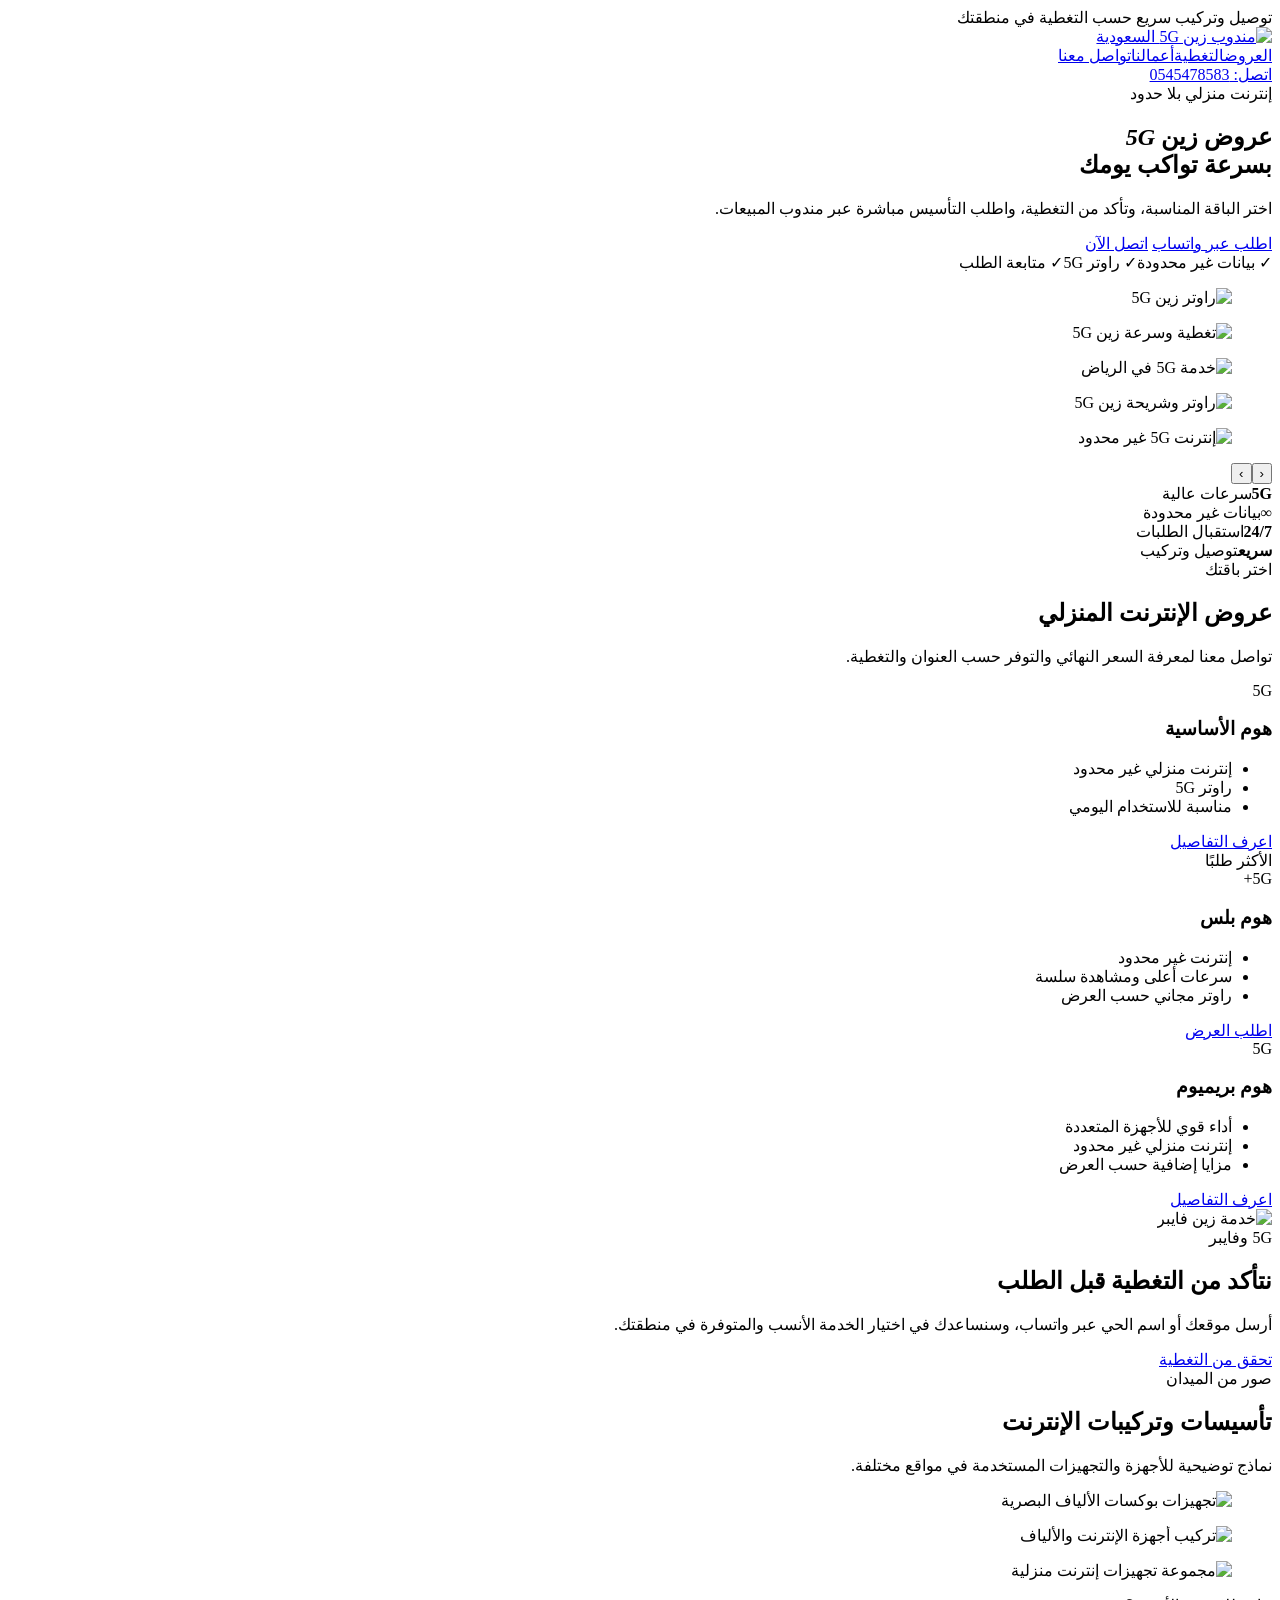
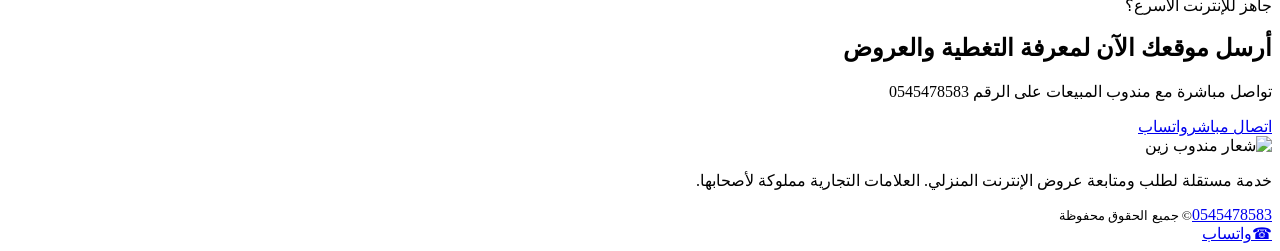
==== index.html @ 574db2c0 "Create Zain internet offers landing page" ====
<!doctype html>
<html lang="ar" dir="rtl">
<head>
  <meta charset="utf-8">
  <meta name="viewport" content="width=device-width,initial-scale=1">
  <title>عروض زين 5G والإنترنت المنزلي | مندوب زين</title>
  <meta name="description" content="اطلب عروض زين 5G والإنترنت المنزلي والألياف البصرية عبر مندوب مبيعات زين. تواصل الآن على 0545478583.">
  <meta name="theme-color" content="#77b900">
  <meta name="robots" content="index,follow,max-image-preview:large">
  <link rel="canonical" href="https://ahmedzakaria14.github.io/mandoubinternet/">
  <link rel="icon" href="https://res.cloudinary.com/dxvjqrb9l/image/upload/v1777280053/fav2_uzcdgr.png">
  <link rel="preconnect" href="https://res.cloudinary.com">
  <link rel="preconnect" href="https://fonts.googleapis.com">
  <link rel="preconnect" href="https://fonts.gstatic.com" crossorigin>
  <link href="https://fonts.googleapis.com/css2?family=Cairo:wght@400;500;600;700;800&display=swap" rel="stylesheet">
  <meta property="og:type" content="website">
  <meta property="og:locale" content="ar_SA">
  <meta property="og:title" content="عروض زين 5G والإنترنت المنزلي">
  <meta property="og:description" content="اختر العرض المناسب وتواصل مباشرة مع مندوب المبيعات على 0545478583.">
  <meta property="og:image" content="https://res.cloudinary.com/dxvjqrb9l/image/upload/v1777279049/1_s3knrl.png">
  <link rel="stylesheet" href="styles.css">
  <script type="application/ld+json">{"@context":"https://schema.org","@type":"LocalBusiness","name":"مندوب خدمات الإنترنت المنزلي","description":"خدمة طلب وتأسيس باقات زين 5G والألياف البصرية في السعودية","telephone":"+966545478583","areaServed":{"@type":"Country","name":"Saudi Arabia"},"url":"https://ahmedzakaria14.github.io/mandoubinternet/"}</script>
</head>
<body>
  <div class="topbar">توصيل وتركيب سريع حسب التغطية في منطقتك</div>
  <header class="header">
    <a class="brand" href="#top" aria-label="العودة للرئيسية">
      <img src="https://res.cloudinary.com/dxvjqrb9l/image/upload/v1777279051/logo_qeuexm.png" alt="مندوب زين 5G السعودية" width="866" height="416">
    </a>
    <nav aria-label="التنقل الرئيسي">
      <a href="#offers">العروض</a><a href="#coverage">التغطية</a><a href="#gallery">أعمالنا</a><a href="#contact">تواصل معنا</a>
    </nav>
    <a class="header-call" href="tel:0545478583">اتصل: <bdi>0545478583</bdi></a>
  </header>

  <main id="top">
    <section class="hero">
      <div class="hero-copy">
        <span class="eyebrow">إنترنت منزلي بلا حدود</span>
        <h1>عروض زين <em>5G</em><br>بسرعة تواكب يومك</h1>
        <p>اختر الباقة المناسبة، وتأكد من التغطية، واطلب التأسيس مباشرة عبر مندوب المبيعات.</p>
        <div class="hero-actions">
          <a class="btn primary" href="https://wa.me/966545478583?text=%D9%85%D8%B1%D8%AD%D8%A8%D8%A7%D8%8C%20%D8%A3%D8%B1%D9%8A%D8%AF%20%D8%A7%D9%84%D8%A7%D8%B3%D8%AA%D9%81%D8%B3%D8%A7%D8%B1%20%D8%B9%D9%86%20%D8%B9%D8%B1%D9%88%D8%B6%20%D8%A7%D9%84%D8%A5%D9%86%D8%AA%D8%B1%D9%86%D8%AA" target="_blank" rel="noopener">اطلب عبر واتساب</a>
          <a class="btn ghost" href="tel:0545478583">اتصل الآن</a>
        </div>
        <div class="quick-points"><span>✓ بيانات غير محدودة</span><span>✓ راوتر 5G</span><span>✓ متابعة الطلب</span></div>
      </div>
      <div class="slider" aria-label="صور عروض زين">
        <div class="slides">
          <figure class="slide active"><img src="https://res.cloudinary.com/dxvjqrb9l/image/upload/v1777279049/1_s3knrl.png" alt="راوتر زين 5G" width="390" height="720" fetchpriority="high"></figure>
          <figure class="slide"><img src="https://res.cloudinary.com/dxvjqrb9l/image/upload/v1777279051/2_ivbo98.png" alt="تغطية وسرعة زين 5G" width="390" height="720"></figure>
          <figure class="slide"><img src="https://res.cloudinary.com/dxvjqrb9l/image/upload/v1777279053/3_d2uvsg.png" alt="خدمة 5G في الرياض" width="390" height="720"></figure>
          <figure class="slide"><img src="https://res.cloudinary.com/dxvjqrb9l/image/upload/v1777279052/4_mve8v4.png" alt="راوتر وشريحة زين 5G" width="390" height="720"></figure>
          <figure class="slide"><img src="https://res.cloudinary.com/dxvjqrb9l/image/upload/v1777279050/5_l2sdhh.png" alt="إنترنت 5G غير محدود" width="390" height="720"></figure>
        </div>
        <button class="arrow prev" aria-label="الصورة السابقة">‹</button><button class="arrow next" aria-label="الصورة التالية">›</button>
        <div class="dots" aria-label="اختيار صورة"></div>
      </div>
    </section>

    <section class="trust-strip">
      <div><strong>5G</strong><span>سرعات عالية</span></div><div><strong>∞</strong><span>بيانات غير محدودة</span></div><div><strong>24/7</strong><span>استقبال الطلبات</span></div><div><strong>سريع</strong><span>توصيل وتركيب</span></div>
    </section>

    <section class="section offers" id="offers">
      <div class="section-head"><span>اختر باقتك</span><h2>عروض الإنترنت المنزلي</h2><p>تواصل معنا لمعرفة السعر النهائي والتوفر حسب العنوان والتغطية.</p></div>
      <div class="offer-grid">
        <article class="offer-card"><div class="card-top"><span>5G</span><h3>هوم الأساسية</h3></div><ul><li>إنترنت منزلي غير محدود</li><li>راوتر 5G</li><li>مناسبة للاستخدام اليومي</li></ul><a href="https://wa.me/966545478583?text=%D8%A3%D8%B1%D9%8A%D8%AF%20%D8%AA%D9%81%D8%A7%D8%B5%D9%8A%D9%84%20%D8%A8%D8%A7%D9%82%D8%A9%205G%20%D9%87%D9%88%D9%85%20%D8%A7%D9%84%D8%A3%D8%B3%D8%A7%D8%B3%D9%8A%D8%A9" target="_blank" rel="noopener">اعرف التفاصيل</a></article>
        <article class="offer-card featured"><div class="popular">الأكثر طلبًا</div><div class="card-top"><span>5G+</span><h3>هوم بلس</h3></div><ul><li>إنترنت غير محدود</li><li>سرعات أعلى ومشاهدة سلسة</li><li>راوتر مجاني حسب العرض</li></ul><a href="https://wa.me/966545478583?text=%D8%A3%D8%B1%D9%8A%D8%AF%20%D8%AA%D9%81%D8%A7%D8%B5%D9%8A%D9%84%20%D8%A8%D8%A7%D9%82%D8%A9%205G%20%D9%87%D9%88%D9%85%20%D8%A8%D9%84%D8%B3" target="_blank" rel="noopener">اطلب العرض</a></article>
        <article class="offer-card"><div class="card-top"><span>5G</span><h3>هوم بريميوم</h3></div><ul><li>أداء قوي للأجهزة المتعددة</li><li>إنترنت منزلي غير محدود</li><li>مزايا إضافية حسب العرض</li></ul><a href="https://wa.me/966545478583?text=%D8%A3%D8%B1%D9%8A%D8%AF%20%D8%AA%D9%81%D8%A7%D8%B5%D9%8A%D9%84%20%D8%A8%D8%A7%D9%82%D8%A9%205G%20%D9%87%D9%88%D9%85%20%D8%A8%D8%B1%D9%8A%D9%85%D9%8A%D9%88%D9%85" target="_blank" rel="noopener">اعرف التفاصيل</a></article>
      </div>
    </section>

    <section class="fiber" id="coverage">
      <img src="https://res.cloudinary.com/dxvjqrb9l/image/upload/v1777461697/zain_fiber_rdqmd6.jpg" alt="خدمة زين فايبر" width="1017" height="589" loading="lazy">
      <div><span class="eyebrow">5G وفايبر</span><h2>نتأكد من التغطية قبل الطلب</h2><p>أرسل موقعك أو اسم الحي عبر واتساب، وسنساعدك في اختيار الخدمة الأنسب والمتوفرة في منطقتك.</p><a class="btn primary" href="https://wa.me/966545478583?text=%D8%A3%D8%B1%D9%8A%D8%AF%20%D8%A7%D9%84%D8%AA%D8%A3%D9%83%D8%AF%20%D9%85%D9%86%20%D8%AA%D8%BA%D8%B7%D9%8A%D8%A9%20%D9%85%D9%86%D8%B7%D9%82%D8%AA%D9%8A" target="_blank" rel="noopener">تحقق من التغطية</a></div>
    </section>

    <section class="section" id="gallery">
      <div class="section-head"><span>صور من الميدان</span><h2>تأسيسات وتركيبات الإنترنت</h2><p>نماذج توضيحية للأجهزة والتجهيزات المستخدمة في مواقع مختلفة.</p></div>
      <div class="gallery">
        <figure><img src="https://res.cloudinary.com/dxvjqrb9l/image/upload/v1777461697/WhatsApp_Image_2026-04-28_at_2.57.08_PM_2_ztdosg.jpg" alt="تجهيزات بوكسات الألياف البصرية" width="1042" height="1435" loading="lazy"></figure>
        <figure><img src="https://res.cloudinary.com/dxvjqrb9l/image/upload/v1777461697/WhatsApp_Image_2026-04-28_at_2.57.08_PM_1_luo5ux.jpg" alt="تركيب أجهزة الإنترنت والألياف" width="1035" height="1423" loading="lazy"></figure>
        <figure><img src="https://res.cloudinary.com/dxvjqrb9l/image/upload/v1777461698/WhatsApp_Image_2026-04-28_at_2.57.08_PM_z4ytos.jpg" alt="مجموعة تجهيزات إنترنت منزلية" width="1025" height="1015" loading="lazy"></figure>
      </div>
    </section>

    <section class="cta" id="contact"><span>جاهز للإنترنت الأسرع؟</span><h2>أرسل موقعك الآن لمعرفة التغطية والعروض</h2><p>تواصل مباشرة مع مندوب المبيعات على الرقم <bdi>0545478583</bdi></p><div><a class="btn white" href="tel:0545478583">اتصال مباشر</a><a class="btn dark" href="https://wa.me/966545478583" target="_blank" rel="noopener">واتساب</a></div></section>
  </main>

  <footer><img src="https://res.cloudinary.com/dxvjqrb9l/image/upload/v1777279051/logo_qeuexm.png" alt="شعار مندوب زين" width="866" height="416"><p>خدمة مستقلة لطلب ومتابعة عروض الإنترنت المنزلي. العلامات التجارية مملوكة لأصحابها.</p><a href="tel:0545478583"><bdi>0545478583</bdi></a><small>© <span id="year"></span> جميع الحقوق محفوظة</small></footer>
  <div class="float-actions"><a class="float-call" href="tel:0545478583" aria-label="اتصال">☎</a><a class="float-wa" href="https://wa.me/966545478583" target="_blank" rel="noopener" aria-label="واتساب">واتساب</a></div>
  <script src="script.js" defer></script>
</body>
</html>
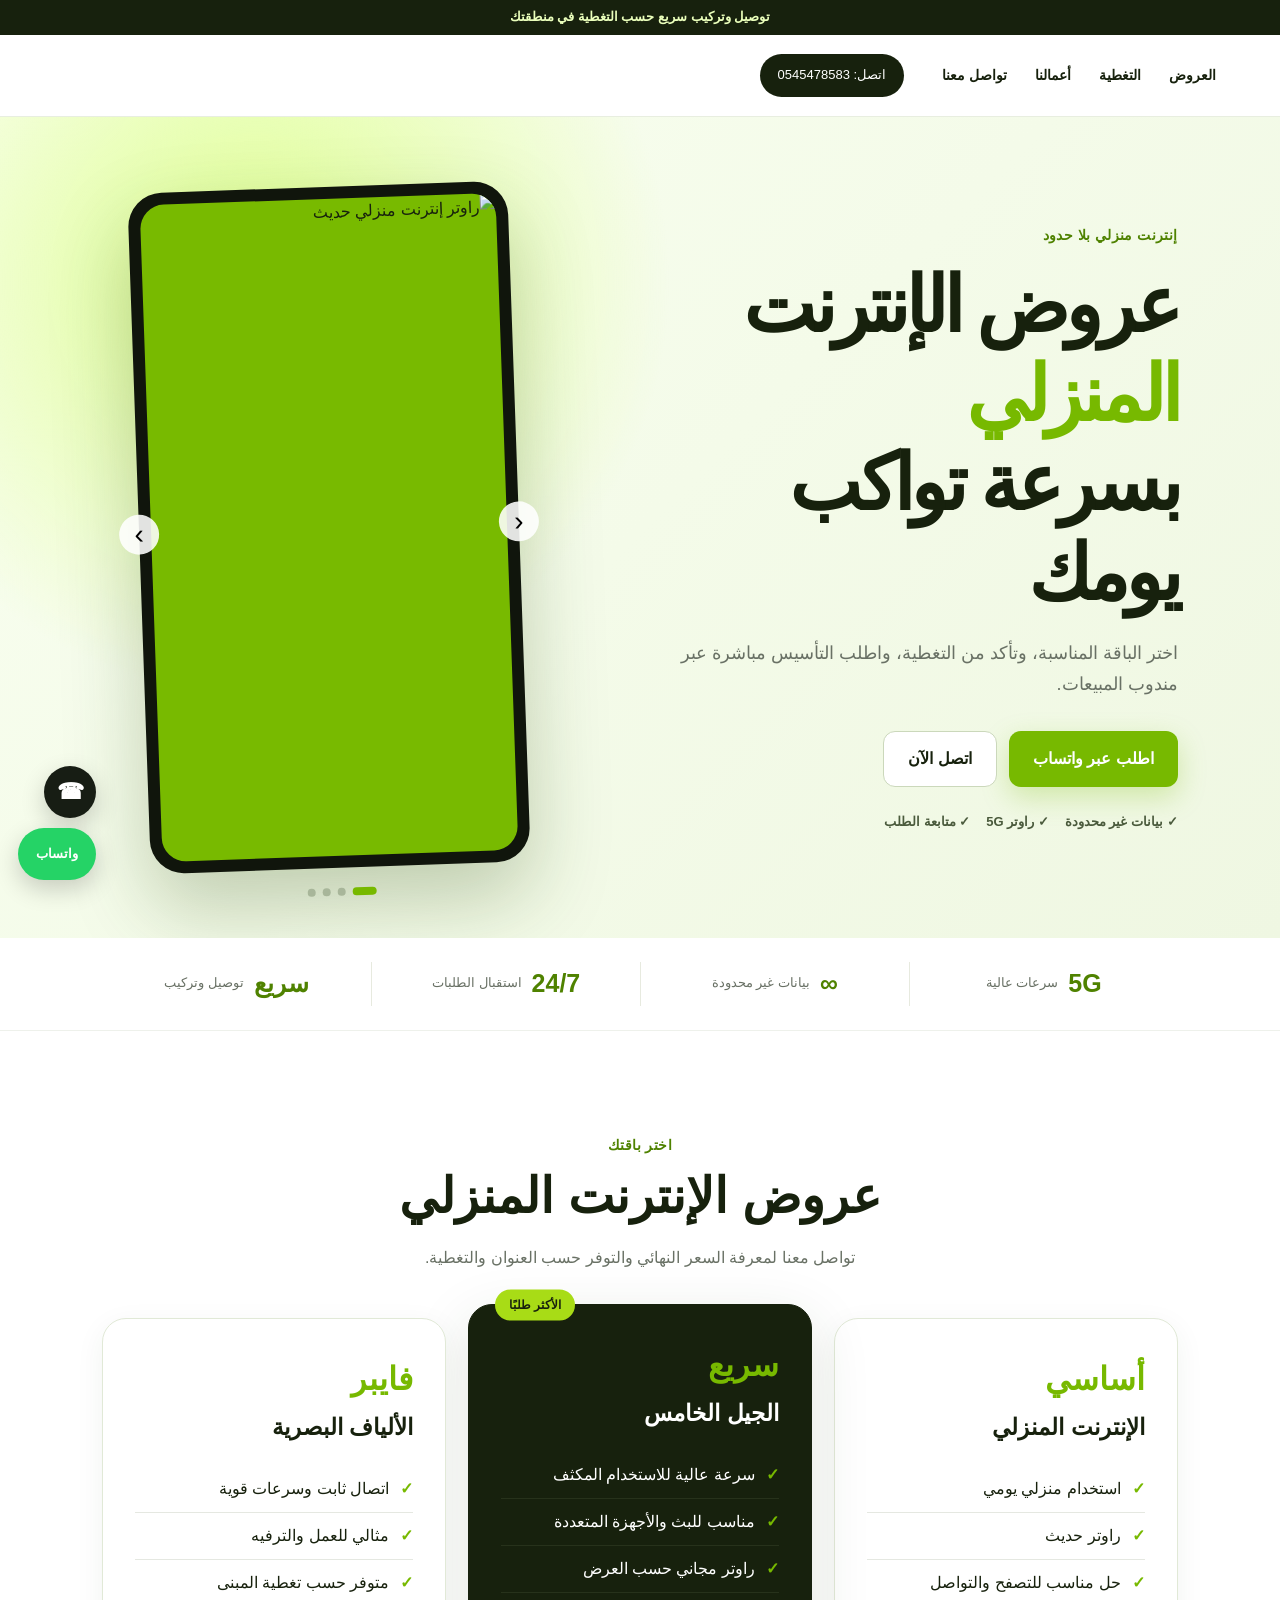
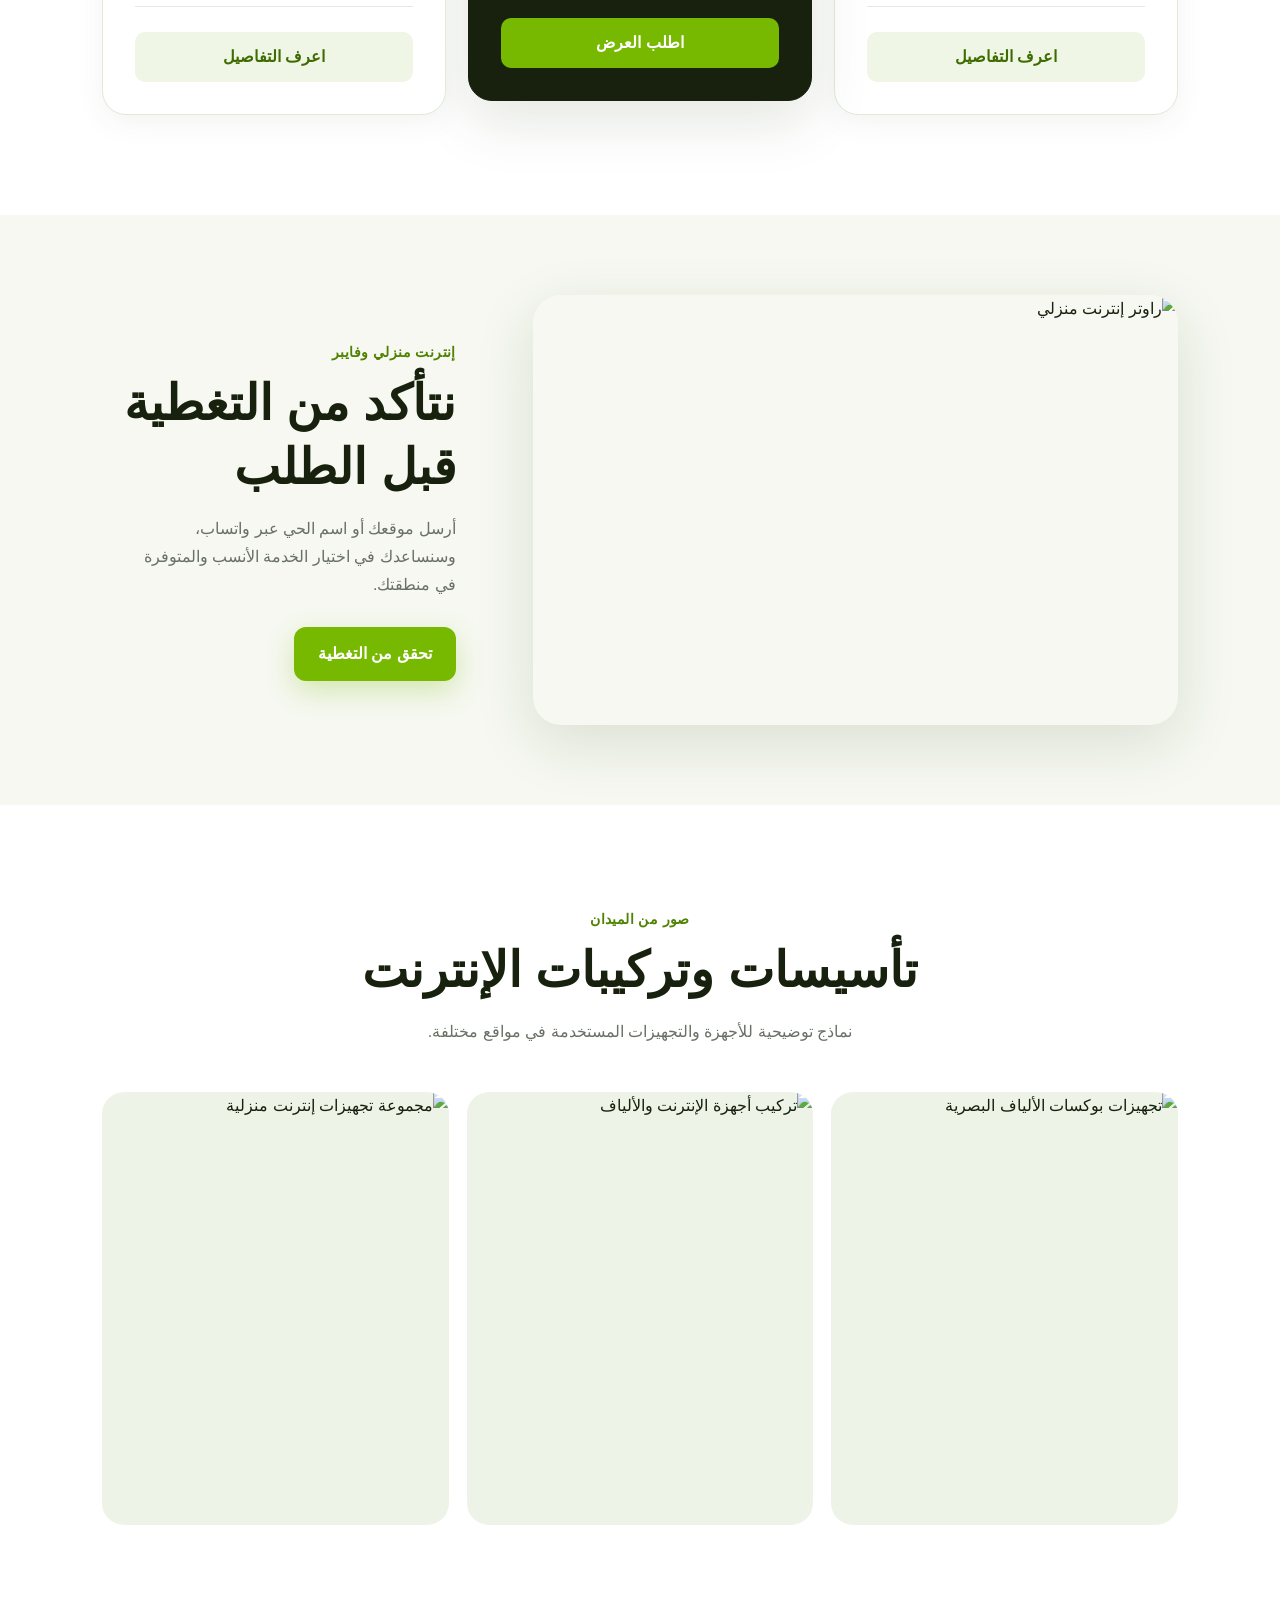
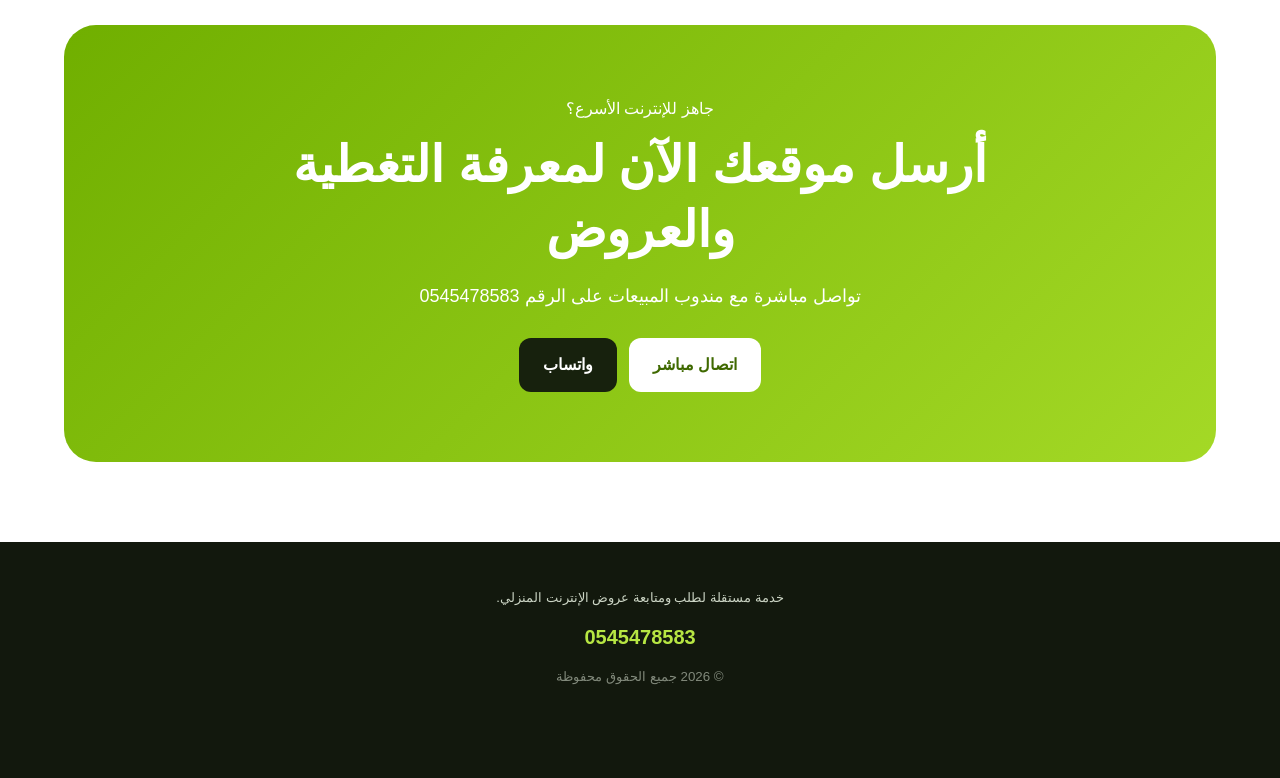
==== commit c37c0a26: "Remove Zain branding and use generic internet content" ====
--- a/index.html
+++ b/index.html
@@ -3,30 +3,27 @@
 <head>
   <meta charset="utf-8">
   <meta name="viewport" content="width=device-width,initial-scale=1">
-  <title>عروض زين 5G والإنترنت المنزلي | مندوب زين</title>
-  <meta name="description" content="اطلب عروض زين 5G والإنترنت المنزلي والألياف البصرية عبر مندوب مبيعات زين. تواصل الآن على 0545478583.">
+  <title>عروض الإنترنت المنزلي والجيل الخامس | مندوب الإنترنت</title>
+  <meta name="description" content="اطلب عروض الإنترنت المنزلي والجيل الخامس والألياف البصرية عبر مندوب الإنترنت. تواصل الآن على 0545478583.">
   <meta name="theme-color" content="#77b900">
   <meta name="robots" content="index,follow,max-image-preview:large">
   <link rel="canonical" href="https://ahmedzakaria14.github.io/mandoubinternet/">
-  <link rel="icon" href="https://res.cloudinary.com/dxvjqrb9l/image/upload/v1777280053/fav2_uzcdgr.png">
   <link rel="preconnect" href="https://res.cloudinary.com">
   <link rel="preconnect" href="https://fonts.googleapis.com">
   <link rel="preconnect" href="https://fonts.gstatic.com" crossorigin>
   <link href="https://fonts.googleapis.com/css2?family=Cairo:wght@400;500;600;700;800&display=swap" rel="stylesheet">
   <meta property="og:type" content="website">
   <meta property="og:locale" content="ar_SA">
-  <meta property="og:title" content="عروض زين 5G والإنترنت المنزلي">
+  <meta property="og:title" content="عروض الإنترنت المنزلي والجيل الخامس">
   <meta property="og:description" content="اختر العرض المناسب وتواصل مباشرة مع مندوب المبيعات على 0545478583.">
-  <meta property="og:image" content="https://res.cloudinary.com/dxvjqrb9l/image/upload/v1777279049/1_s3knrl.png">
+  <meta property="og:image" content="https://res.cloudinary.com/dxvjqrb9l/image/upload/v1783931724/generic-home-wifi-router.jpg">
   <link rel="stylesheet" href="styles.css">
-  <script type="application/ld+json">{"@context":"https://schema.org","@type":"LocalBusiness","name":"مندوب خدمات الإنترنت المنزلي","description":"خدمة طلب وتأسيس باقات زين 5G والألياف البصرية في السعودية","telephone":"+966545478583","areaServed":{"@type":"Country","name":"Saudi Arabia"},"url":"https://ahmedzakaria14.github.io/mandoubinternet/"}</script>
+  <link rel="stylesheet" href="brandless.css">
+  <script type="application/ld+json">{"@context":"https://schema.org","@type":"LocalBusiness","name":"مندوب الإنترنت","description":"خدمة طلب وتأسيس باقات الإنترنت المنزلي والجيل الخامس والألياف البصرية في السعودية","telephone":"+966545478583","areaServed":{"@type":"Country","name":"Saudi Arabia"},"url":"https://ahmedzakaria14.github.io/mandoubinternet/"}</script>
 </head>
 <body>
   <div class="topbar">توصيل وتركيب سريع حسب التغطية في منطقتك</div>
   <header class="header">
-    <a class="brand" href="#top" aria-label="العودة للرئيسية">
-      <img src="https://res.cloudinary.com/dxvjqrb9l/image/upload/v1777279051/logo_qeuexm.png" alt="مندوب زين 5G السعودية" width="866" height="416">
-    </a>
     <nav aria-label="التنقل الرئيسي">
       <a href="#offers">العروض</a><a href="#coverage">التغطية</a><a href="#gallery">أعمالنا</a><a href="#contact">تواصل معنا</a>
     </nav>
@@ -37,7 +34,7 @@
     <section class="hero">
       <div class="hero-copy">
         <span class="eyebrow">إنترنت منزلي بلا حدود</span>
-        <h1>عروض زين <em>5G</em><br>بسرعة تواكب يومك</h1>
+        <h1>عروض الإنترنت <em>المنزلي</em><br>بسرعة تواكب يومك</h1>
         <p>اختر الباقة المناسبة، وتأكد من التغطية، واطلب التأسيس مباشرة عبر مندوب المبيعات.</p>
         <div class="hero-actions">
           <a class="btn primary" href="https://wa.me/966545478583?text=%D9%85%D8%B1%D8%AD%D8%A8%D8%A7%D8%8C%20%D8%A3%D8%B1%D9%8A%D8%AF%20%D8%A7%D9%84%D8%A7%D8%B3%D8%AA%D9%81%D8%B3%D8%A7%D8%B1%20%D8%B9%D9%86%20%D8%B9%D8%B1%D9%88%D8%B6%20%D8%A7%D9%84%D8%A5%D9%86%D8%AA%D8%B1%D9%86%D8%AA" target="_blank" rel="noopener">اطلب عبر واتساب</a>
@@ -45,13 +42,12 @@
         </div>
         <div class="quick-points"><span>✓ بيانات غير محدودة</span><span>✓ راوتر 5G</span><span>✓ متابعة الطلب</span></div>
       </div>
-      <div class="slider" aria-label="صور عروض زين">
+      <div class="slider" aria-label="صور الإنترنت المنزلي والتركيبات">
         <div class="slides">
-          <figure class="slide active"><img src="https://res.cloudinary.com/dxvjqrb9l/image/upload/v1777279049/1_s3knrl.png" alt="راوتر زين 5G" width="390" height="720" fetchpriority="high"></figure>
-          <figure class="slide"><img src="https://res.cloudinary.com/dxvjqrb9l/image/upload/v1777279051/2_ivbo98.png" alt="تغطية وسرعة زين 5G" width="390" height="720"></figure>
-          <figure class="slide"><img src="https://res.cloudinary.com/dxvjqrb9l/image/upload/v1777279053/3_d2uvsg.png" alt="خدمة 5G في الرياض" width="390" height="720"></figure>
-          <figure class="slide"><img src="https://res.cloudinary.com/dxvjqrb9l/image/upload/v1777279052/4_mve8v4.png" alt="راوتر وشريحة زين 5G" width="390" height="720"></figure>
-          <figure class="slide"><img src="https://res.cloudinary.com/dxvjqrb9l/image/upload/v1777279050/5_l2sdhh.png" alt="إنترنت 5G غير محدود" width="390" height="720"></figure>
+          <figure class="slide active"><img src="https://res.cloudinary.com/dxvjqrb9l/image/upload/v1783931724/generic-home-wifi-router.jpg" alt="راوتر إنترنت منزلي حديث" width="1800" height="1200" fetchpriority="high"></figure>
+          <figure class="slide"><img src="https://res.cloudinary.com/dxvjqrb9l/image/upload/v1777461697/WhatsApp_Image_2026-04-28_at_2.57.08_PM_2_ztdosg.jpg" alt="تجهيزات الألياف البصرية" width="1042" height="1435"></figure>
+          <figure class="slide"><img src="https://res.cloudinary.com/dxvjqrb9l/image/upload/v1777461697/WhatsApp_Image_2026-04-28_at_2.57.08_PM_1_luo5ux.jpg" alt="تركيب أجهزة الإنترنت المنزلي" width="1035" height="1423"></figure>
+          <figure class="slide"><img src="https://res.cloudinary.com/dxvjqrb9l/image/upload/v1777461698/WhatsApp_Image_2026-04-28_at_2.57.08_PM_z4ytos.jpg" alt="أجهزة وتجهيزات شبكات الإنترنت" width="1025" height="1015"></figure>
         </div>
         <button class="arrow prev" aria-label="الصورة السابقة">‹</button><button class="arrow next" aria-label="الصورة التالية">›</button>
         <div class="dots" aria-label="اختيار صورة"></div>
@@ -65,15 +61,15 @@
     <section class="section offers" id="offers">
       <div class="section-head"><span>اختر باقتك</span><h2>عروض الإنترنت المنزلي</h2><p>تواصل معنا لمعرفة السعر النهائي والتوفر حسب العنوان والتغطية.</p></div>
       <div class="offer-grid">
-        <article class="offer-card"><div class="card-top"><span>5G</span><h3>هوم الأساسية</h3></div><ul><li>إنترنت منزلي غير محدود</li><li>راوتر 5G</li><li>مناسبة للاستخدام اليومي</li></ul><a href="https://wa.me/966545478583?text=%D8%A3%D8%B1%D9%8A%D8%AF%20%D8%AA%D9%81%D8%A7%D8%B5%D9%8A%D9%84%20%D8%A8%D8%A7%D9%82%D8%A9%205G%20%D9%87%D9%88%D9%85%20%D8%A7%D9%84%D8%A3%D8%B3%D8%A7%D8%B3%D9%8A%D8%A9" target="_blank" rel="noopener">اعرف التفاصيل</a></article>
-        <article class="offer-card featured"><div class="popular">الأكثر طلبًا</div><div class="card-top"><span>5G+</span><h3>هوم بلس</h3></div><ul><li>إنترنت غير محدود</li><li>سرعات أعلى ومشاهدة سلسة</li><li>راوتر مجاني حسب العرض</li></ul><a href="https://wa.me/966545478583?text=%D8%A3%D8%B1%D9%8A%D8%AF%20%D8%AA%D9%81%D8%A7%D8%B5%D9%8A%D9%84%20%D8%A8%D8%A7%D9%82%D8%A9%205G%20%D9%87%D9%88%D9%85%20%D8%A8%D9%84%D8%B3" target="_blank" rel="noopener">اطلب العرض</a></article>
-        <article class="offer-card"><div class="card-top"><span>5G</span><h3>هوم بريميوم</h3></div><ul><li>أداء قوي للأجهزة المتعددة</li><li>إنترنت منزلي غير محدود</li><li>مزايا إضافية حسب العرض</li></ul><a href="https://wa.me/966545478583?text=%D8%A3%D8%B1%D9%8A%D8%AF%20%D8%AA%D9%81%D8%A7%D8%B5%D9%8A%D9%84%20%D8%A8%D8%A7%D9%82%D8%A9%205G%20%D9%87%D9%88%D9%85%20%D8%A8%D8%B1%D9%8A%D9%85%D9%8A%D9%88%D9%85" target="_blank" rel="noopener">اعرف التفاصيل</a></article>
+        <article class="offer-card"><div class="card-top"><span>أساسي</span><h3>الإنترنت المنزلي</h3></div><ul><li>استخدام منزلي يومي</li><li>راوتر حديث</li><li>حل مناسب للتصفح والتواصل</li></ul><a href="https://wa.me/966545478583?text=%D8%A3%D8%B1%D9%8A%D8%AF%20%D8%AA%D9%81%D8%A7%D8%B5%D9%8A%D9%84%20%D8%A8%D8%A7%D9%82%D8%A9%20%D8%A7%D9%84%D8%A5%D9%86%D8%AA%D8%B1%D9%86%D8%AA%20%D8%A7%D9%84%D9%85%D9%86%D8%B2%D9%84%D9%8A" target="_blank" rel="noopener">اعرف التفاصيل</a></article>
+        <article class="offer-card featured"><div class="popular">الأكثر طلبًا</div><div class="card-top"><span>سريع</span><h3>الجيل الخامس</h3></div><ul><li>سرعة عالية للاستخدام المكثف</li><li>مناسب للبث والأجهزة المتعددة</li><li>راوتر مجاني حسب العرض</li></ul><a href="https://wa.me/966545478583?text=%D8%A3%D8%B1%D9%8A%D8%AF%20%D8%AA%D9%81%D8%A7%D8%B5%D9%8A%D9%84%20%D8%A8%D8%A7%D9%82%D8%A7%D8%AA%20%D8%A7%D9%84%D8%AC%D9%8A%D9%84%20%D8%A7%D9%84%D8%AE%D8%A7%D9%85%D8%B3" target="_blank" rel="noopener">اطلب العرض</a></article>
+        <article class="offer-card"><div class="card-top"><span>فايبر</span><h3>الألياف البصرية</h3></div><ul><li>اتصال ثابت وسرعات قوية</li><li>مثالي للعمل والترفيه</li><li>متوفر حسب تغطية المبنى</li></ul><a href="https://wa.me/966545478583?text=%D8%A3%D8%B1%D9%8A%D8%AF%20%D8%AA%D9%81%D8%A7%D8%B5%D9%8A%D9%84%20%D8%A8%D8%A7%D9%82%D8%A7%D8%AA%20%D8%A7%D9%84%D8%A3%D9%84%D9%8A%D8%A7%D9%81%20%D8%A7%D9%84%D8%A8%D8%B5%D8%B1%D9%8A%D8%A9" target="_blank" rel="noopener">اعرف التفاصيل</a></article>
       </div>
     </section>
 
     <section class="fiber" id="coverage">
-      <img src="https://res.cloudinary.com/dxvjqrb9l/image/upload/v1777461697/zain_fiber_rdqmd6.jpg" alt="خدمة زين فايبر" width="1017" height="589" loading="lazy">
-      <div><span class="eyebrow">5G وفايبر</span><h2>نتأكد من التغطية قبل الطلب</h2><p>أرسل موقعك أو اسم الحي عبر واتساب، وسنساعدك في اختيار الخدمة الأنسب والمتوفرة في منطقتك.</p><a class="btn primary" href="https://wa.me/966545478583?text=%D8%A3%D8%B1%D9%8A%D8%AF%20%D8%A7%D9%84%D8%AA%D8%A3%D9%83%D8%AF%20%D9%85%D9%86%20%D8%AA%D8%BA%D8%B7%D9%8A%D8%A9%20%D9%85%D9%86%D8%B7%D9%82%D8%AA%D9%8A" target="_blank" rel="noopener">تحقق من التغطية</a></div>
+      <img src="https://res.cloudinary.com/dxvjqrb9l/image/upload/v1783931724/generic-home-wifi-router.jpg" alt="راوتر إنترنت منزلي" width="1800" height="1200" loading="lazy">
+      <div><span class="eyebrow">إنترنت منزلي وفايبر</span><h2>نتأكد من التغطية قبل الطلب</h2><p>أرسل موقعك أو اسم الحي عبر واتساب، وسنساعدك في اختيار الخدمة الأنسب والمتوفرة في منطقتك.</p><a class="btn primary" href="https://wa.me/966545478583?text=%D8%A3%D8%B1%D9%8A%D8%AF%20%D8%A7%D9%84%D8%AA%D8%A3%D9%83%D8%AF%20%D9%85%D9%86%20%D8%AA%D8%BA%D8%B7%D9%8A%D8%A9%20%D9%85%D9%86%D8%B7%D9%82%D8%AA%D9%8A" target="_blank" rel="noopener">تحقق من التغطية</a></div>
     </section>
 
     <section class="section" id="gallery">
@@ -88,7 +84,7 @@
     <section class="cta" id="contact"><span>جاهز للإنترنت الأسرع؟</span><h2>أرسل موقعك الآن لمعرفة التغطية والعروض</h2><p>تواصل مباشرة مع مندوب المبيعات على الرقم <bdi>0545478583</bdi></p><div><a class="btn white" href="tel:0545478583">اتصال مباشر</a><a class="btn dark" href="https://wa.me/966545478583" target="_blank" rel="noopener">واتساب</a></div></section>
   </main>
 
-  <footer><img src="https://res.cloudinary.com/dxvjqrb9l/image/upload/v1777279051/logo_qeuexm.png" alt="شعار مندوب زين" width="866" height="416"><p>خدمة مستقلة لطلب ومتابعة عروض الإنترنت المنزلي. العلامات التجارية مملوكة لأصحابها.</p><a href="tel:0545478583"><bdi>0545478583</bdi></a><small>© <span id="year"></span> جميع الحقوق محفوظة</small></footer>
+  <footer><p>خدمة مستقلة لطلب ومتابعة عروض الإنترنت المنزلي.</p><a href="tel:0545478583"><bdi>0545478583</bdi></a><small>© <span id="year"></span> جميع الحقوق محفوظة</small></footer>
   <div class="float-actions"><a class="float-call" href="tel:0545478583" aria-label="اتصال">☎</a><a class="float-wa" href="https://wa.me/966545478583" target="_blank" rel="noopener" aria-label="واتساب">واتساب</a></div>
   <script src="script.js" defer></script>
 </body>
--- a/styles.css
+++ b/styles.css
@@ -0,0 +1 @@
+:root{--green:#77b900;--green-dark:#4f8200;--lime:#a8dc16;--ink:#17210d;--muted:#697165;--cream:#f6f8f1;--white:#fff;--shadow:0 18px 60px rgba(36,62,11,.13)}*{box-sizing:border-box}html{scroll-behavior:smooth}body{margin:0;font-family:"Cairo",sans-serif;color:var(--ink);background:#fff;line-height:1.75}a{color:inherit;text-decoration:none}img{max-width:100%;display:block}.topbar{background:#17210d;color:#eaffbb;text-align:center;padding:6px 16px;font-size:13px;font-weight:700}.header{height:82px;display:flex;align-items:center;gap:38px;padding:10px max(5vw,24px);position:sticky;top:0;z-index:50;background:rgba(255,255,255,.96);backdrop-filter:blur(14px);border-bottom:1px solid #e8eee0}.brand{margin-left:auto}.brand img{width:130px;height:62px;object-fit:contain;filter:brightness(.18) saturate(2)}nav{display:flex;gap:28px;font-size:14px;font-weight:700}nav a:hover{color:var(--green-dark)}.header-call{background:var(--ink);color:#fff;border-radius:999px;padding:10px 18px;font-size:13px}.hero{min-height:650px;background:radial-gradient(circle at 20% 20%,#dfff91 0,transparent 34%),linear-gradient(135deg,#f9fff0,#eff7e2);display:grid;grid-template-columns:1.08fr .92fr;align-items:center;gap:7vw;padding:70px max(8vw,28px);overflow:hidden}.hero-copy{max-width:650px}.eyebrow,.section-head>span{display:inline-block;color:var(--green-dark);font-weight:800;font-size:14px;letter-spacing:.03em}.hero h1{font-size:clamp(42px,6vw,82px);line-height:1.16;margin:12px 0 20px;letter-spacing:-.055em}.hero h1 em{font-style:normal;color:var(--green)}.hero-copy>p{font-size:18px;color:var(--muted);max-width:590px}.hero-actions{display:flex;gap:12px;margin:30px 0 24px}.btn{display:inline-flex;align-items:center;justify-content:center;border-radius:12px;padding:13px 24px;font-weight:800;transition:.2s}.btn:hover{transform:translateY(-2px)}.primary{background:var(--green);color:#fff;box-shadow:0 10px 28px rgba(119,185,0,.27)}.ghost{border:1px solid #cbd8bb;background:#fff}.quick-points{display:flex;flex-wrap:wrap;gap:16px;color:#4a5a3c;font-size:13px;font-weight:700}.slider{position:relative;width:min(380px,85vw);margin:auto;border-radius:34px;padding:12px;background:#10150c;box-shadow:0 35px 80px rgba(38,72,7,.26);transform:rotate(-2deg)}.slides{aspect-ratio:390/720;border-radius:24px;overflow:hidden;background:#78ba00}.slide{position:absolute;inset:12px;margin:0;opacity:0;transition:opacity .55s ease;border-radius:24px;overflow:hidden}.slide.active{opacity:1}.slide img{width:100%;height:100%;object-fit:cover}.arrow{position:absolute;top:50%;transform:translateY(-50%);width:40px;height:40px;border:0;border-radius:50%;background:rgba(255,255,255,.88);font-size:28px;cursor:pointer;z-index:2}.prev{right:-20px}.next{left:-20px}.dots{position:absolute;bottom:-28px;right:0;left:0;display:flex;justify-content:center;gap:7px}.dots button{border:0;width:8px;height:8px;border-radius:50%;background:#a8b69a;padding:0;cursor:pointer}.dots button.active{width:24px;border-radius:6px;background:var(--green)}.trust-strip{display:grid;grid-template-columns:repeat(4,1fr);padding:24px max(8vw,28px);background:#fff;border-bottom:1px solid #eef1eb}.trust-strip div{display:flex;align-items:center;justify-content:center;gap:10px;border-left:1px solid #e7eadf}.trust-strip div:last-child{border:0}.trust-strip strong{font-size:25px;color:var(--green-dark)}.trust-strip span{font-size:13px;color:var(--muted)}.section{padding:100px max(8vw,28px)}.section-head{text-align:center;max-width:700px;margin:0 auto 46px}.section-head h2,.fiber h2{font-size:clamp(30px,4vw,49px);line-height:1.3;margin:6px 0 10px}.section-head p,.fiber p{color:var(--muted)}.offers{background:#fff}.offer-grid{display:grid;grid-template-columns:repeat(3,1fr);gap:22px;max-width:1120px;margin:auto}.offer-card{position:relative;border:1px solid #e1e9d7;border-radius:24px;padding:32px;background:#fff;box-shadow:0 8px 30px rgba(39,63,17,.06)}.offer-card.featured{background:var(--ink);color:#fff;transform:translateY(-14px);border-color:var(--ink);box-shadow:var(--shadow)}.popular{position:absolute;top:0;left:26px;transform:translateY(-50%);background:var(--lime);color:#17210d;padding:5px 14px;border-radius:999px;font-size:12px;font-weight:800}.card-top span{color:var(--green);font-size:32px;font-weight:800}.card-top h3{font-size:23px;margin:0 0 18px}.offer-card ul{list-style:none;padding:0;margin:0 0 25px}.offer-card li{padding:9px 24px 9px 0;border-bottom:1px solid rgba(109,130,88,.18);position:relative}.offer-card li:before{content:"✓";position:absolute;right:0;color:var(--green);font-weight:800}.offer-card>a{display:block;text-align:center;padding:11px;border-radius:10px;background:#eff6e5;color:#3f6c00;font-weight:800}.featured>a{background:var(--green);color:#fff}.fiber{display:grid;grid-template-columns:1.05fr .95fr;gap:6vw;align-items:center;padding:80px max(8vw,28px);background:var(--cream)}.fiber img{width:100%;height:430px;object-fit:cover;border-radius:28px;box-shadow:var(--shadow)}.fiber .btn{margin-top:12px}.gallery{display:grid;grid-template-columns:repeat(3,1fr);gap:18px;max-width:1120px;margin:auto}.gallery figure{margin:0;border-radius:22px;overflow:hidden;background:#eef3e8;aspect-ratio:4/5}.gallery img{width:100%;height:100%;object-fit:cover;transition:.4s}.gallery figure:hover img{transform:scale(1.035)}.cta{margin:0 max(5vw,20px) 80px;padding:70px 30px;border-radius:32px;text-align:center;background:linear-gradient(135deg,#70af00,#a4d926);color:#fff}.cta h2{font-size:clamp(30px,4vw,50px);line-height:1.3;max-width:820px;margin:10px auto}.cta p{font-size:18px}.cta>div{display:flex;gap:12px;justify-content:center;margin-top:25px}.white{background:#fff;color:#3f6900}.dark{background:var(--ink);color:#fff}footer{background:#12180d;color:#cbd4c4;text-align:center;padding:45px 20px 90px;display:flex;flex-direction:column;align-items:center;gap:10px}footer img{width:140px;height:70px;object-fit:contain;filter:brightness(0) invert(1);opacity:.82}footer p{max-width:610px;font-size:13px;margin:0}footer>a{font-size:20px;color:#b7e643;font-weight:800}footer small{opacity:.6}.float-actions{position:fixed;left:18px;bottom:20px;z-index:60;display:flex;flex-direction:column;gap:10px}.float-actions a{height:52px;display:flex;align-items:center;justify-content:center;color:#fff;box-shadow:0 9px 25px rgba(0,0,0,.19);font-weight:800}.float-call{width:52px;border-radius:50%;background:#171d14;font-size:22px}.float-wa{padding:0 18px;border-radius:999px;background:#25d366;font-size:13px}@media(max-width:900px){.header{height:70px;padding:8px 18px}.brand img{width:105px;height:50px}nav{display:none}.header-call{font-size:12px;padding:9px 13px}.hero{grid-template-columns:1fr;padding:52px 22px 72px;text-align:center;gap:58px}.hero-copy{margin:auto}.hero h1{font-size:45px}.hero-copy>p{font-size:16px}.hero-actions,.quick-points{justify-content:center}.slider{width:min(330px,78vw)}.trust-strip{grid-template-columns:repeat(2,1fr);gap:16px}.trust-strip div{border:0}.offer-grid{grid-template-columns:1fr;max-width:520px}.offer-card.featured{transform:none}.fiber{grid-template-columns:1fr}.fiber img{height:360px}.gallery{grid-template-columns:1fr 1fr}.section{padding:72px 22px}}@media(max-width:560px){.topbar{font-size:11px}.header-call{font-size:0}.header-call bdi{font-size:12px}.hero h1{font-size:38px}.hero-actions{flex-direction:column}.btn{width:100%}.quick-points{gap:8px}.quick-points span{font-size:11px}.trust-strip{padding:20px 12px}.trust-strip strong{font-size:20px}.section{padding:62px 16px}.fiber{padding:60px 16px}.fiber img{height:270px}.gallery{grid-template-columns:1fr}.cta{padding:52px 18px;margin:0 12px 70px}.cta>div{flex-direction:column}.cta .btn{width:100%}.float-actions{left:12px}.float-call{display:none!important}}
